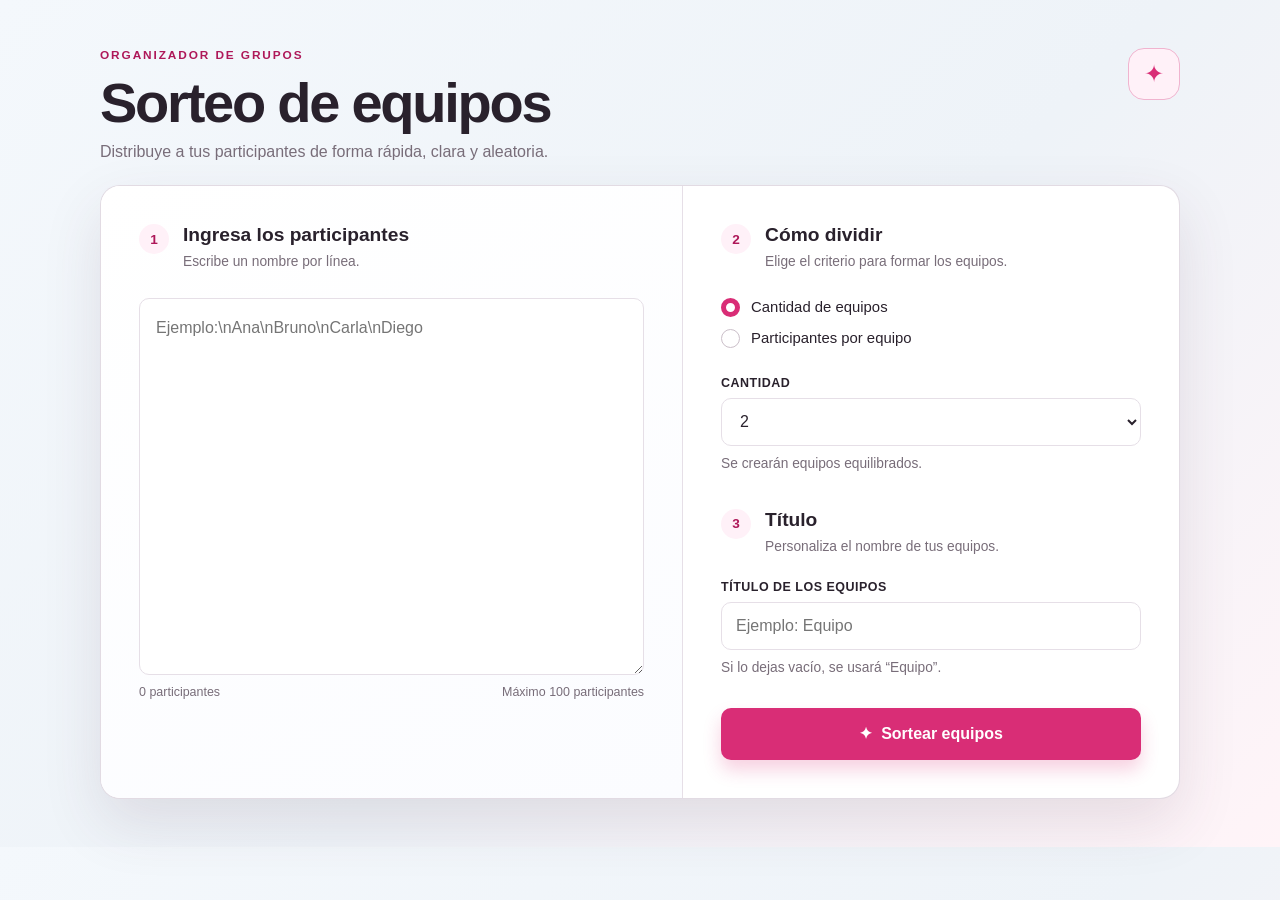
==== SorteoEquipos/index.html @ 964dafc1 "Funcionalidad a y b añadidas" ====
<!DOCTYPE html>
<html lang="es">
<head>
  <meta charset="UTF-8">
  <meta name="viewport" content="width=device-width, initial-scale=1.0">
  <meta name="description" content="Aplicacion para sortear participantes en equipos de forma aleatoria.">
  <title>Sorteo de equipos</title>
  <link rel="stylesheet" href="style.css">
  <script src="script.js" defer></script>
</head>
<body>
  <main class="app-shell">
    <header class="app-header">
      <div>
        <p class="eyebrow">Organizador de grupos</p>
        <h1>Sorteo de equipos</h1>
        <p class="intro">Distribuye a tus participantes de forma rápida, clara y aleatoria.</p>
      </div>
      <div class="header-mark" aria-hidden="true">✦</div>
    </header>

    <section class="workspace" aria-label="Configuración del sorteo">
      <section class="participants-panel">
        <div class="section-heading">
          <span class="step-number">1</span>
          <div>
            <h2>Ingresa los participantes</h2>
            <p>Escribe un nombre por línea.</p>
          </div>
        </div>

        <label class="sr-only" for="participants">Lista de participantes</label>
        <textarea id="participants" rows="13" placeholder="Ejemplo:\nAna\nBruno\nCarla\nDiego" spellcheck="false"></textarea>
        <div class="textarea-footer">
          <span id="participant-count">0 participantes</span>
          <span id="participant-status" class="status-message">Máximo 100 participantes</span>
        </div>
      </section>

      <section class="settings-panel">
        <div class="section-heading">
          <span class="step-number">2</span>
          <div>
            <h2>Cómo dividir</h2>
            <p>Elige el criterio para formar los equipos.</p>
          </div>
        </div>

        <fieldset class="radio-group">
          <legend class="sr-only">Criterio de división</legend>
          <label class="radio-option">
            <input type="radio" name="split-mode" value="teams" checked>
            <span class="radio-control" aria-hidden="true"></span>
            <span>Cantidad de equipos</span>
          </label>
          <label class="radio-option">
            <input type="radio" name="split-mode" value="members">
            <span class="radio-control" aria-hidden="true"></span>
            <span>Participantes por equipo</span>
          </label>
        </fieldset>

        <label class="field-label" for="split-value">Cantidad</label>
        <select id="split-value" aria-label="Cantidad para dividir"></select>
        <p id="split-help" class="field-help">Se crearán equipos equilibrados.</p>

        <div class="section-heading title-heading">
          <span class="step-number">3</span>
          <div>
            <h2>Título</h2>
            <p>Personaliza el nombre de tus equipos.</p>
          </div>
        </div>

        <label class="field-label" for="team-title">Título de los equipos</label>
        <input id="team-title" type="text" maxlength="40" placeholder="Ejemplo: Equipo" autocomplete="off">
        <p class="field-help">Si lo dejas vacío, se usará “Equipo”.</p>

        <button id="draw-button" class="draw-button" type="button">
          <span aria-hidden="true">✦</span>
          Sortear equipos
        </button>
      </section>
    </section>

    <section id="results" class="results" aria-live="polite" hidden>
      <div class="results-heading">
        <div>
          <p class="eyebrow">Resultado</p>
          <h2 id="results-title">Tus equipos</h2>
        </div>
        <button id="redraw-button" class="secondary-button" type="button">Volver a sortear</button>
      </div>
      <div id="teams-grid" class="teams-grid"></div>
    </section>
  </main>
</body>
</html>
---- SorteoEquipos/style.css ----
:root {
  --ink: #29212c;
  --muted: #786d79;
  --line: #e6dfe7;
  --soft-pink: #fff1f8;
  --pink: #d92d76;
  --pink-dark: #ae1859;
  --blue: #eff7fc;
  --white: #ffffff;
  --shadow: 0 24px 60px rgba(85, 47, 78, 0.12);
}

* {
  box-sizing: border-box;
}

body {
  min-width: 320px;
  margin: 0;
  color: var(--ink);
  background: linear-gradient(135deg, #f4f8fc 0%, #eef3f8 55%, #fff4f8 100%);
  font-family: "Trebuchet MS", "Segoe UI", sans-serif;
}

button,
input,
select,
textarea {
  font: inherit;
}

.app-shell {
  width: min(1080px, calc(100% - 32px));
  margin: 48px auto;
}

.app-header {
  display: flex;
  align-items: flex-start;
  justify-content: space-between;
  margin-bottom: 24px;
}

.eyebrow {
  margin: 0 0 8px;
  color: var(--pink-dark);
  font-size: 0.74rem;
  font-weight: 800;
  letter-spacing: 0.16em;
  text-transform: uppercase;
}

h1,
h2,
p {
  margin-top: 0;
}

h1 {
  margin-bottom: 8px;
  font-size: clamp(2rem, 5vw, 3.5rem);
  letter-spacing: -0.04em;
}

.intro {
  margin-bottom: 0;
  color: var(--muted);
  font-size: 1rem;
}

.header-mark {
  display: grid;
  width: 52px;
  height: 52px;
  place-items: center;
  border: 1px solid #f0b4cf;
  border-radius: 16px;
  color: var(--pink);
  background: var(--soft-pink);
  font-size: 1.5rem;
}

.workspace,
.results {
  border: 1px solid rgba(221, 213, 222, 0.85);
  border-radius: 20px;
  background: var(--white);
  box-shadow: var(--shadow);
}

.workspace {
  display: grid;
  grid-template-columns: 1.08fr 0.92fr;
  overflow: hidden;
}

.participants-panel,
.settings-panel {
  padding: 38px;
}

.participants-panel {
  border-right: 1px solid var(--line);
  background: linear-gradient(155deg, #ffffff, #fbfcff);
}

.section-heading {
  display: flex;
  gap: 14px;
  align-items: flex-start;
  margin-bottom: 26px;
}

.step-number {
  display: grid;
  flex: 0 0 auto;
  width: 30px;
  height: 30px;
  place-items: center;
  border-radius: 50%;
  color: var(--pink-dark);
  background: var(--soft-pink);
  font-size: 0.85rem;
  font-weight: 800;
}

h2 {
  margin-bottom: 6px;
  font-size: 1.2rem;
}

.section-heading p,
.field-help {
  margin-bottom: 0;
  color: var(--muted);
  font-size: 0.86rem;
  line-height: 1.45;
}

textarea,
select,
input[type="text"] {
  width: 100%;
  border: 1px solid var(--line);
  border-radius: 10px;
  outline: none;
  color: var(--ink);
  background: #fff;
  transition: border-color 160ms ease, box-shadow 160ms ease;
}

textarea {
  display: block;
  min-height: 300px;
  padding: 16px;
  resize: vertical;
  line-height: 1.65;
}

select,
input[type="text"] {
  height: 48px;
  padding: 0 14px;
}

textarea:focus,
select:focus,
input[type="text"]:focus {
  border-color: var(--pink);
  box-shadow: 0 0 0 4px rgba(217, 45, 118, 0.12);
}

.textarea-footer {
  display: flex;
  justify-content: space-between;
  gap: 12px;
  margin-top: 10px;
  color: var(--muted);
  font-size: 0.78rem;
}

.status-message.is-invalid {
  color: #bd274d;
  font-weight: 700;
}

.radio-group {
  display: grid;
  gap: 12px;
  padding: 0;
  border: 0;
  margin: 0 0 28px;
}

.radio-option {
  display: flex;
  align-items: center;
  gap: 11px;
  cursor: pointer;
  font-size: 0.93rem;
}

.radio-option input {
  position: absolute;
  opacity: 0;
}

.radio-control {
  width: 19px;
  height: 19px;
  border: 1.5px solid #cbbfc9;
  border-radius: 50%;
  background: #fff;
}

.radio-option input:checked + .radio-control {
  border: 5px solid var(--pink);
}

.radio-option input:focus-visible + .radio-control {
  outline: 3px solid rgba(217, 45, 118, 0.2);
  outline-offset: 2px;
}

.field-label {
  display: block;
  margin-bottom: 8px;
  font-size: 0.78rem;
  font-weight: 800;
  letter-spacing: 0.04em;
  text-transform: uppercase;
}

.field-help {
  margin: 8px 0 0;
}

.title-heading {
  margin-top: 35px;
  margin-bottom: 23px;
}

.draw-button,
.secondary-button {
  border: 0;
  cursor: pointer;
  font-weight: 800;
  transition: transform 160ms ease, background 160ms ease, box-shadow 160ms ease;
}

.draw-button {
  display: flex;
  width: 100%;
  align-items: center;
  justify-content: center;
  gap: 9px;
  min-height: 52px;
  margin-top: 30px;
  border-radius: 10px;
  color: #fff;
  background: var(--pink);
  box-shadow: 0 10px 18px rgba(217, 45, 118, 0.22);
}

.draw-button:hover,
.secondary-button:hover {
  background: var(--pink-dark);
  transform: translateY(-1px);
}

.draw-button:focus-visible,
.secondary-button:focus-visible {
  outline: 3px solid rgba(217, 45, 118, 0.25);
  outline-offset: 3px;
}

.results {
  margin-top: 24px;
  padding: 30px 38px 38px;
}

.results-heading {
  display: flex;
  align-items: center;
  justify-content: space-between;
  gap: 16px;
  margin-bottom: 22px;
}

.results-heading h2 {
  margin-bottom: 0;
  font-size: 1.5rem;
}

.secondary-button {
  min-height: 40px;
  padding: 0 16px;
  border-radius: 8px;
  color: var(--pink-dark);
  background: var(--soft-pink);
}

.teams-grid {
  display: grid;
  grid-template-columns: repeat(auto-fit, minmax(190px, 1fr));
  gap: 14px;
}

.team-card {
  padding: 18px;
  border: 1px solid #f0c7d9;
  border-top: 4px solid var(--pink);
  border-radius: 10px;
  background: #fffafe;
}

.team-card h3 {
  margin: 0 0 12px;
  color: var(--pink-dark);
  font-size: 1rem;
}

.team-card ol {
  padding-left: 21px;
  margin: 0;
  color: var(--muted);
  font-size: 0.9rem;
  line-height: 1.7;
}

.sr-only {
  position: absolute;
  width: 1px;
  height: 1px;
  padding: 0;
  overflow: hidden;
  clip: rect(0, 0, 0, 0);
  white-space: nowrap;
  border: 0;
}

@media (max-width: 720px) {
  .app-shell {
    width: min(100% - 20px, 560px);
    margin: 24px auto;
  }

  .app-header {
    margin-bottom: 18px;
  }

  .header-mark {
    width: 42px;
    height: 42px;
  }

  .workspace {
    grid-template-columns: 1fr;
  }

  .participants-panel {
    border-right: 0;
    border-bottom: 1px solid var(--line);
  }

  .participants-panel,
  .settings-panel {
    padding: 26px 22px;
  }

  textarea {
    min-height: 230px;
  }

  .results {
    padding: 24px 22px 28px;
  }

  .results-heading {
    align-items: flex-start;
    flex-direction: column;
  }
}
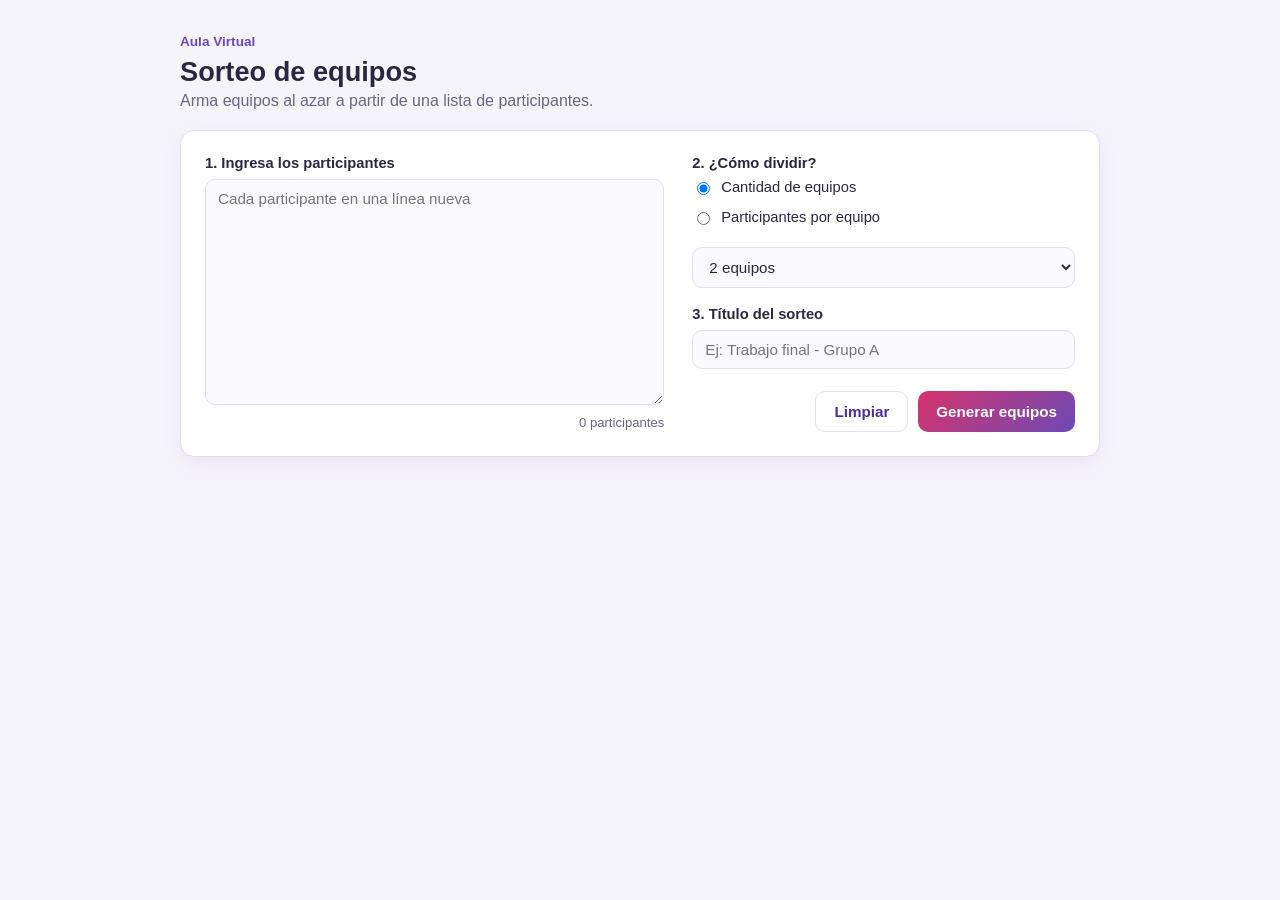
==== commit 26e7330f: "Guardado temporal antes de merge" ====
--- a/SorteoEquipos/index.html
+++ b/SorteoEquipos/index.html
@@ -1,98 +1,148 @@
-<!DOCTYPE html>
+<!doctype html>
 <html lang="es">
-<head>
-  <meta charset="UTF-8">
-  <meta name="viewport" content="width=device-width, initial-scale=1.0">
-  <meta name="description" content="Aplicacion para sortear participantes en equipos de forma aleatoria.">
-  <title>Sorteo de equipos</title>
-  <link rel="stylesheet" href="style.css">
-  <script src="script.js" defer></script>
-</head>
-<body>
-  <main class="app-shell">
-    <header class="app-header">
-      <div>
-        <p class="eyebrow">Organizador de grupos</p>
+  <head>
+    <meta charset="UTF-8" />
+    <meta name="viewport" content="width=device-width, initial-scale=1.0" />
+    <title>Sorteo de Equipos - Aula Virtual</title>
+    <link rel="stylesheet" href="style.css" />
+  </head>
+  <body>
+    <!-- ======================================================= -->
+    <!-- PANTALLA 1: Formulario                                   -->
+    <!-- NOTA PARA EL EQUIPO: esta pantalla corresponde a F1 y F2 -->
+    <!-- (los está trabajando otro integrante). Aquí hay una      -->
+    <!-- versión funcional mínima solo para poder probar la F3    -->
+    <!-- y la F4, que son mi parte. Al hacer el merge, reemplazar -->
+    <!-- este bloque por el definitivo de mi compañero/a,         -->
+    <!-- respetando los IDs que usa script.js (ver comentarios    -->
+    <!-- dentro de script.js, sección "PUNTOS DE INTEGRACIÓN").   -->
+    <!-- ======================================================= -->
+    <main id="pantalla-formulario" class="pantalla activa">
+      <header class="encabezado">
+        <span class="etiqueta-app">Aula Virtual</span>
         <h1>Sorteo de equipos</h1>
-        <p class="intro">Distribuye a tus participantes de forma rápida, clara y aleatoria.</p>
-      </div>
-      <div class="header-mark" aria-hidden="true">✦</div>
-    </header>
+        <p class="subtitulo">
+          Arma equipos al azar a partir de una lista de participantes.
+        </p>
+      </header>
 
-    <section class="workspace" aria-label="Configuración del sorteo">
-      <section class="participants-panel">
-        <div class="section-heading">
-          <span class="step-number">1</span>
-          <div>
-            <h2>Ingresa los participantes</h2>
-            <p>Escribe un nombre por línea.</p>
+      <section class="tarjeta">
+        <div class="fila-formulario">
+          <div class="columna">
+            <label for="area-participantes">1. Ingresa los participantes</label>
+            <textarea
+              id="area-participantes"
+              placeholder="Cada participante en una línea nueva"
+              maxlength="5000"
+              rows="12"
+            ></textarea>
+            <div class="contador-participantes">
+              <span id="contador-numero">0</span> participantes
+            </div>
+          </div>
+
+          <div class="columna">
+            <label>2. ¿Cómo dividir?</label>
+            <div class="opciones-modo">
+              <label class="opcion-radio">
+                <input
+                  type="radio"
+                  name="modo-division"
+                  value="equipos"
+                  checked
+                />
+                Cantidad de equipos
+              </label>
+              <label class="opcion-radio">
+                <input type="radio" name="modo-division" value="porEquipo" />
+                Participantes por equipo
+              </label>
+            </div>
+
+            <select id="select-valor-division">
+              <option value="2">2 equipos</option>
+              <option value="3">3 equipos</option>
+              <option value="4">4 equipos</option>
+              <option value="5">5 equipos</option>
+              <option value="6">6 equipos</option>
+            </select>
+
+            <label for="input-titulo-sorteo">3. Título del sorteo</label>
+            <input
+              type="text"
+              id="input-titulo-sorteo"
+              placeholder="Ej: Trabajo final - Grupo A"
+            />
+
+            <div class="acciones-formulario">
+              <button
+                id="boton-limpiar"
+                class="boton boton-secundario"
+                type="button"
+              >
+                Limpiar
+              </button>
+              <button
+                id="boton-generar"
+                class="boton boton-primario"
+                type="button"
+              >
+                Generar equipos
+              </button>
+            </div>
           </div>
         </div>
+      </section>
+    </main>
 
-        <label class="sr-only" for="participants">Lista de participantes</label>
-        <textarea id="participants" rows="13" placeholder="Ejemplo:\nAna\nBruno\nCarla\nDiego" spellcheck="false"></textarea>
-        <div class="textarea-footer">
-          <span id="participant-count">0 participantes</span>
-          <span id="participant-status" class="status-message">Máximo 100 participantes</span>
-        </div>
+    <!-- ======================================================= -->
+    <!-- PANTALLA 2: Resultados                                   -->
+    <!-- ESTA ES MI PARTE: F3 (generación y despliegue de los     -->
+    <!-- equipos) y F4 (los 3 botones: descargar JPG, copiar al   -->
+    <!-- portapapeles y copiar por columnas).                     -->
+    <!-- ======================================================= -->
+    <main id="pantalla-resultados" class="pantalla">
+      <header class="encabezado">
+        <button id="boton-volver" class="boton boton-texto" type="button">
+          &larr; Volver a editar
+        </button>
+        <h1 id="titulo-resultados">Resultado del sorteo</h1>
+      </header>
+
+      <section id="contenedor-equipos" class="contenedor-equipos">
+        <!-- Aquí script.js inserta un rectángulo por cada equipo -->
       </section>
 
-      <section class="settings-panel">
-        <div class="section-heading">
-          <span class="step-number">2</span>
-          <div>
-            <h2>Cómo dividir</h2>
-            <p>Elige el criterio para formar los equipos.</p>
-          </div>
-        </div>
+      <footer class="barra-acciones">
+        <button
+          id="boton-descargar-jpg"
+          class="boton boton-primario"
+          type="button"
+        >
+          Descargar como JPG
+        </button>
+        <button
+          id="boton-copiar-texto"
+          class="boton boton-secundario"
+          type="button"
+        >
+          Copiar al portapapeles
+        </button>
+        <button
+          id="boton-copiar-columnas"
+          class="boton boton-secundario"
+          type="button"
+        >
+          Copiar por columnas
+        </button>
+      </footer>
 
-        <fieldset class="radio-group">
-          <legend class="sr-only">Criterio de división</legend>
-          <label class="radio-option">
-            <input type="radio" name="split-mode" value="teams" checked>
-            <span class="radio-control" aria-hidden="true"></span>
-            <span>Cantidad de equipos</span>
-          </label>
-          <label class="radio-option">
-            <input type="radio" name="split-mode" value="members">
-            <span class="radio-control" aria-hidden="true"></span>
-            <span>Participantes por equipo</span>
-          </label>
-        </fieldset>
+      <p id="mensaje-estado" class="mensaje-estado" aria-live="polite"></p>
+    </main>
 
-        <label class="field-label" for="split-value">Cantidad</label>
-        <select id="split-value" aria-label="Cantidad para dividir"></select>
-        <p id="split-help" class="field-help">Se crearán equipos equilibrados.</p>
+    <!-- Área de trabajo oculta usada por la descarga en JPG (canvas) -->
+    <canvas id="lienzo-exportar" style="display: none"></canvas>
 
-        <div class="section-heading title-heading">
-          <span class="step-number">3</span>
-          <div>
-            <h2>Título</h2>
-            <p>Personaliza el nombre de tus equipos.</p>
-          </div>
-        </div>
-
-        <label class="field-label" for="team-title">Título de los equipos</label>
-        <input id="team-title" type="text" maxlength="40" placeholder="Ejemplo: Equipo" autocomplete="off">
-        <p class="field-help">Si lo dejas vacío, se usará “Equipo”.</p>
-
-        <button id="draw-button" class="draw-button" type="button">
-          <span aria-hidden="true">✦</span>
-          Sortear equipos
-        </button>
-      </section>
-    </section>
-
-    <section id="results" class="results" aria-live="polite" hidden>
-      <div class="results-heading">
-        <div>
-          <p class="eyebrow">Resultado</p>
-          <h2 id="results-title">Tus equipos</h2>
-        </div>
-        <button id="redraw-button" class="secondary-button" type="button">Volver a sortear</button>
-      </div>
-      <div id="teams-grid" class="teams-grid"></div>
-    </section>
-  </main>
-</body>
+    <script src="script.js"></script>
+  </body>
 </html>
--- a/SorteoEquipos/style.css
+++ b/SorteoEquipos/style.css
@@ -1,383 +1,184 @@
 :root {
-  --ink: #29212c;
-  --muted: #786d79;
-  --line: #e6dfe7;
-  --soft-pink: #fff1f8;
-  --pink: #d92d76;
-  --pink-dark: #ae1859;
-  --blue: #eff7fc;
-  --white: #ffffff;
-  --shadow: 0 24px 60px rgba(85, 47, 78, 0.12);
+  --morado: #6C4AB6;
+  --morado-oscuro: #4B2E96;
+  --rosa: #D6336C;
+  --fondo: #F6F4FB;
+  --tarjeta: #FFFFFF;
+  --texto: #2B2740;
+  --texto-suave: #6B6580;
+  --borde: #E3DEF2;
+  --exito: #2E8B57;
 }
 
-* {
-  box-sizing: border-box;
+* { box-sizing: border-box; }
+
+body {
+  margin: 0;
+  font-family: "Segoe UI", Verdana, Arial, sans-serif;
+  background: var(--fondo);
+  color: var(--texto);
 }
 
-body {
-  min-width: 320px;
-  margin: 0;
-  color: var(--ink);
-  background: linear-gradient(135deg, #f4f8fc 0%, #eef3f8 55%, #fff4f8 100%);
-  font-family: "Trebuchet MS", "Segoe UI", sans-serif;
+.pantalla {
+  display: none;
+  max-width: 960px;
+  margin: 0 auto;
+  padding: 32px 20px 60px;
+}
+.pantalla.activa { display: block; }
+
+.encabezado h1 {
+  margin: 6px 0 4px;
+  font-size: 1.7rem;
+}
+.etiqueta-app {
+  color: var(--morado);
+  font-weight: 600;
+  font-size: 0.85rem;
+}
+.subtitulo { color: var(--texto-suave); margin: 0 0 20px; }
+
+.tarjeta {
+  background: var(--tarjeta);
+  border: 1px solid var(--borde);
+  border-radius: 14px;
+  padding: 24px;
+  box-shadow: 0 6px 18px rgba(76, 46, 150, 0.08);
 }
 
-button,
-input,
-select,
-textarea {
-  font: inherit;
+.fila-formulario {
+  display: grid;
+  grid-template-columns: 1.2fr 1fr;
+  gap: 28px;
+}
+@media (max-width: 720px) {
+  .fila-formulario { grid-template-columns: 1fr; }
 }
 
-.app-shell {
-  width: min(1080px, calc(100% - 32px));
-  margin: 48px auto;
+label {
+  display: block;
+  font-weight: 600;
+  margin-bottom: 8px;
+  font-size: 0.92rem;
 }
 
-.app-header {
-  display: flex;
-  align-items: flex-start;
-  justify-content: space-between;
-  margin-bottom: 24px;
+textarea, select, input[type="text"] {
+  width: 100%;
+  border: 1.5px solid var(--borde);
+  border-radius: 10px;
+  padding: 10px 12px;
+  font-size: 0.95rem;
+  color: var(--texto);
+  background: #FBFAFF;
+  font-family: inherit;
+}
+textarea { resize: vertical; margin-bottom: 6px; }
+
+.contador-participantes {
+  text-align: right;
+  color: var(--texto-suave);
+  font-size: 0.82rem;
 }
 
-.eyebrow {
-  margin: 0 0 8px;
-  color: var(--pink-dark);
-  font-size: 0.74rem;
-  font-weight: 800;
-  letter-spacing: 0.16em;
-  text-transform: uppercase;
+.opciones-modo {
+  display: flex;
+  flex-direction: column;
+  gap: 6px;
+  margin-bottom: 14px;
+}
+.opcion-radio {
+  font-weight: 400;
+  display: flex;
+  align-items: center;
+  gap: 8px;
 }
 
-h1,
-h2,
-p {
-  margin-top: 0;
+#select-valor-division { margin-bottom: 18px; }
+#input-titulo-sorteo { margin-bottom: 22px; }
+
+.acciones-formulario {
+  display: flex;
+  gap: 10px;
+  justify-content: flex-end;
 }
 
-h1 {
-  margin-bottom: 8px;
-  font-size: clamp(2rem, 5vw, 3.5rem);
-  letter-spacing: -0.04em;
+.boton {
+  border: none;
+  border-radius: 10px;
+  padding: 11px 18px;
+  font-size: 0.95rem;
+  font-weight: 600;
+  cursor: pointer;
+}
+.boton-primario {
+  background: linear-gradient(135deg, var(--rosa), var(--morado));
+  color: #fff;
+}
+.boton-primario:hover { filter: brightness(1.06); }
+.boton-secundario {
+  background: #fff;
+  color: var(--morado-oscuro);
+  border: 1.5px solid var(--borde);
+}
+.boton-secundario:hover { background: #F1EDFB; }
+.boton-texto {
+  background: none;
+  color: var(--morado-oscuro);
+  padding: 6px 0;
+  font-weight: 600;
 }
 
-.intro {
-  margin-bottom: 0;
-  color: var(--muted);
-  font-size: 1rem;
+.contenedor-equipos {
+  display: grid;
+  grid-template-columns: repeat(auto-fit, minmax(220px, 1fr));
+  gap: 18px;
+  margin: 24px 0 28px;
 }
 
-.header-mark {
-  display: grid;
-  width: 52px;
-  height: 52px;
-  place-items: center;
-  border: 1px solid #f0b4cf;
-  border-radius: 16px;
-  color: var(--pink);
-  background: var(--soft-pink);
-  font-size: 1.5rem;
+.equipo-rectangulo {
+  border: 2px solid var(--morado);
+  border-radius: 12px;
+  padding: 16px;
+  background: #fff;
+  opacity: 0;
+  transform: translateY(6px);
+  animation: aparecer 0.35s ease forwards;
+}
+@keyframes aparecer {
+  to { opacity: 1; transform: translateY(0); }
 }
 
-.workspace,
-.results {
-  border: 1px solid rgba(221, 213, 222, 0.85);
-  border-radius: 20px;
-  background: var(--white);
-  box-shadow: var(--shadow);
+.equipo-rectangulo h2 {
+  margin: 0 0 10px;
+  font-size: 1.05rem;
+  color: var(--morado-oscuro);
 }
 
-.workspace {
-  display: grid;
-  grid-template-columns: 1.08fr 0.92fr;
-  overflow: hidden;
+.equipo-rectangulo ul {
+  list-style: none;
+  margin: 0;
+  padding: 0;
+}
+.equipo-rectangulo li {
+  padding: 6px 0;
+  border-bottom: 1px dashed var(--borde);
+  font-size: 0.92rem;
+  opacity: 0;
+  animation: aparecer 0.3s ease forwards;
+}
+.equipo-rectangulo li:last-child { border-bottom: none; }
+
+.barra-acciones {
+  display: flex;
+  gap: 10px;
+  flex-wrap: wrap;
+  border-top: 1px solid var(--borde);
+  padding-top: 20px;
 }
 
-.participants-panel,
-.settings-panel {
-  padding: 38px;
-}
-
-.participants-panel {
-  border-right: 1px solid var(--line);
-  background: linear-gradient(155deg, #ffffff, #fbfcff);
-}
-
-.section-heading {
-  display: flex;
-  gap: 14px;
-  align-items: flex-start;
-  margin-bottom: 26px;
-}
-
-.step-number {
-  display: grid;
-  flex: 0 0 auto;
-  width: 30px;
-  height: 30px;
-  place-items: center;
-  border-radius: 50%;
-  color: var(--pink-dark);
-  background: var(--soft-pink);
-  font-size: 0.85rem;
-  font-weight: 800;
-}
-
-h2 {
-  margin-bottom: 6px;
-  font-size: 1.2rem;
-}
-
-.section-heading p,
-.field-help {
-  margin-bottom: 0;
-  color: var(--muted);
-  font-size: 0.86rem;
-  line-height: 1.45;
-}
-
-textarea,
-select,
-input[type="text"] {
-  width: 100%;
-  border: 1px solid var(--line);
-  border-radius: 10px;
-  outline: none;
-  color: var(--ink);
-  background: #fff;
-  transition: border-color 160ms ease, box-shadow 160ms ease;
-}
-
-textarea {
-  display: block;
-  min-height: 300px;
-  padding: 16px;
-  resize: vertical;
-  line-height: 1.65;
-}
-
-select,
-input[type="text"] {
-  height: 48px;
-  padding: 0 14px;
-}
-
-textarea:focus,
-select:focus,
-input[type="text"]:focus {
-  border-color: var(--pink);
-  box-shadow: 0 0 0 4px rgba(217, 45, 118, 0.12);
-}
-
-.textarea-footer {
-  display: flex;
-  justify-content: space-between;
-  gap: 12px;
+.mensaje-estado {
   margin-top: 10px;
-  color: var(--muted);
-  font-size: 0.78rem;
-}
-
-.status-message.is-invalid {
-  color: #bd274d;
-  font-weight: 700;
-}
-
-.radio-group {
-  display: grid;
-  gap: 12px;
-  padding: 0;
-  border: 0;
-  margin: 0 0 28px;
-}
-
-.radio-option {
-  display: flex;
-  align-items: center;
-  gap: 11px;
-  cursor: pointer;
-  font-size: 0.93rem;
-}
-
-.radio-option input {
-  position: absolute;
-  opacity: 0;
-}
-
-.radio-control {
-  width: 19px;
-  height: 19px;
-  border: 1.5px solid #cbbfc9;
-  border-radius: 50%;
-  background: #fff;
-}
-
-.radio-option input:checked + .radio-control {
-  border: 5px solid var(--pink);
-}
-
-.radio-option input:focus-visible + .radio-control {
-  outline: 3px solid rgba(217, 45, 118, 0.2);
-  outline-offset: 2px;
-}
-
-.field-label {
-  display: block;
-  margin-bottom: 8px;
-  font-size: 0.78rem;
-  font-weight: 800;
-  letter-spacing: 0.04em;
-  text-transform: uppercase;
-}
-
-.field-help {
-  margin: 8px 0 0;
-}
-
-.title-heading {
-  margin-top: 35px;
-  margin-bottom: 23px;
-}
-
-.draw-button,
-.secondary-button {
-  border: 0;
-  cursor: pointer;
-  font-weight: 800;
-  transition: transform 160ms ease, background 160ms ease, box-shadow 160ms ease;
-}
-
-.draw-button {
-  display: flex;
-  width: 100%;
-  align-items: center;
-  justify-content: center;
-  gap: 9px;
-  min-height: 52px;
-  margin-top: 30px;
-  border-radius: 10px;
-  color: #fff;
-  background: var(--pink);
-  box-shadow: 0 10px 18px rgba(217, 45, 118, 0.22);
-}
-
-.draw-button:hover,
-.secondary-button:hover {
-  background: var(--pink-dark);
-  transform: translateY(-1px);
-}
-
-.draw-button:focus-visible,
-.secondary-button:focus-visible {
-  outline: 3px solid rgba(217, 45, 118, 0.25);
-  outline-offset: 3px;
-}
-
-.results {
-  margin-top: 24px;
-  padding: 30px 38px 38px;
-}
-
-.results-heading {
-  display: flex;
-  align-items: center;
-  justify-content: space-between;
-  gap: 16px;
-  margin-bottom: 22px;
-}
-
-.results-heading h2 {
-  margin-bottom: 0;
-  font-size: 1.5rem;
-}
-
-.secondary-button {
-  min-height: 40px;
-  padding: 0 16px;
-  border-radius: 8px;
-  color: var(--pink-dark);
-  background: var(--soft-pink);
-}
-
-.teams-grid {
-  display: grid;
-  grid-template-columns: repeat(auto-fit, minmax(190px, 1fr));
-  gap: 14px;
-}
-
-.team-card {
-  padding: 18px;
-  border: 1px solid #f0c7d9;
-  border-top: 4px solid var(--pink);
-  border-radius: 10px;
-  background: #fffafe;
-}
-
-.team-card h3 {
-  margin: 0 0 12px;
-  color: var(--pink-dark);
-  font-size: 1rem;
-}
-
-.team-card ol {
-  padding-left: 21px;
-  margin: 0;
-  color: var(--muted);
-  font-size: 0.9rem;
-  line-height: 1.7;
-}
-
-.sr-only {
-  position: absolute;
-  width: 1px;
-  height: 1px;
-  padding: 0;
-  overflow: hidden;
-  clip: rect(0, 0, 0, 0);
-  white-space: nowrap;
-  border: 0;
-}
-
-@media (max-width: 720px) {
-  .app-shell {
-    width: min(100% - 20px, 560px);
-    margin: 24px auto;
-  }
-
-  .app-header {
-    margin-bottom: 18px;
-  }
-
-  .header-mark {
-    width: 42px;
-    height: 42px;
-  }
-
-  .workspace {
-    grid-template-columns: 1fr;
-  }
-
-  .participants-panel {
-    border-right: 0;
-    border-bottom: 1px solid var(--line);
-  }
-
-  .participants-panel,
-  .settings-panel {
-    padding: 26px 22px;
-  }
-
-  textarea {
-    min-height: 230px;
-  }
-
-  .results {
-    padding: 24px 22px 28px;
-  }
-
-  .results-heading {
-    align-items: flex-start;
-    flex-direction: column;
-  }
-}
+  font-size: 0.88rem;
+  color: var(--exito);
+  min-height: 18px;
+}
